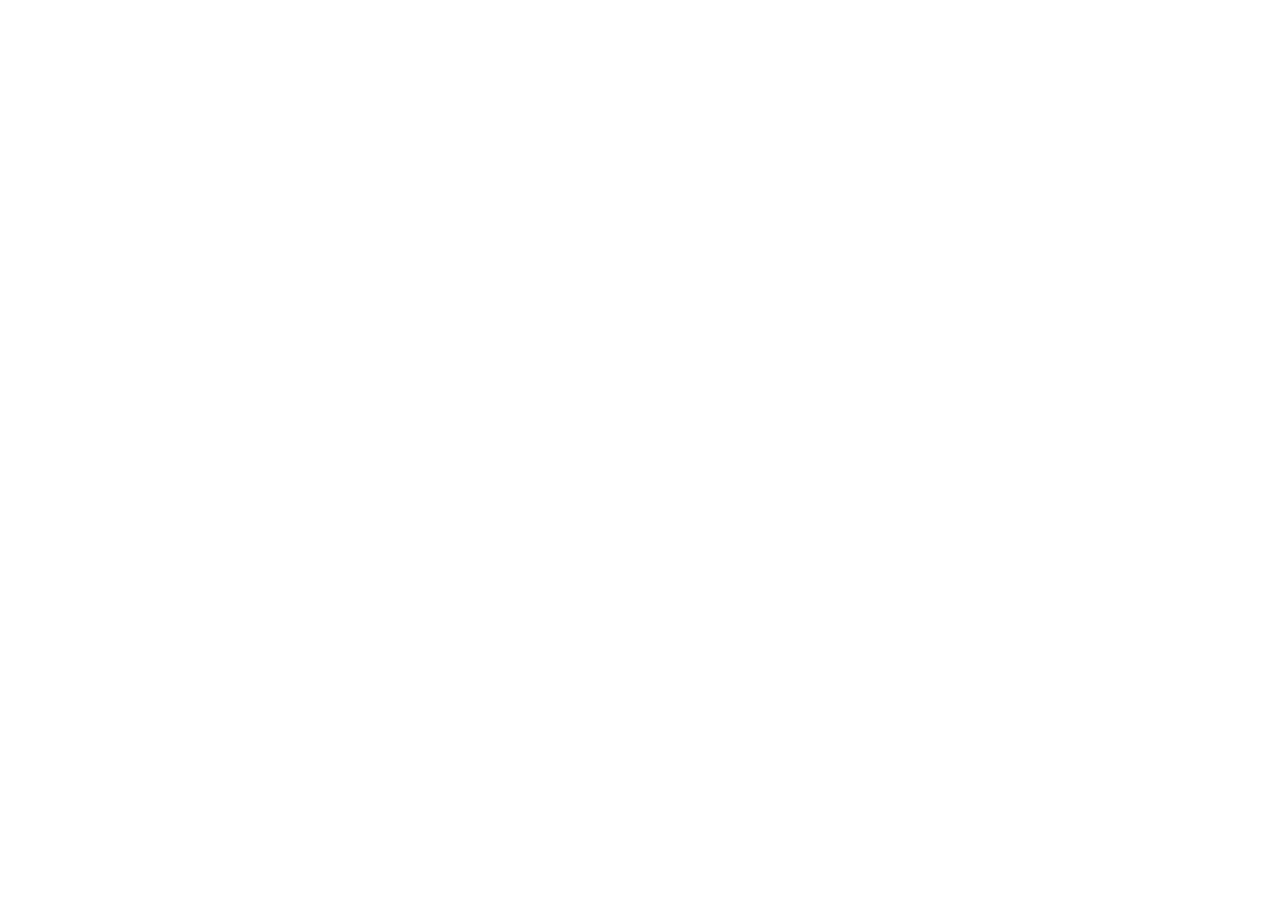
==== projetos/lp-hostinger/index.html @ c599ef30 "Criando a estrutura do projeto lphostinger" ====
<!DOCTYPE html>
<html lang="pt-br">
<head>
  <meta charset="UTF-8">
  <meta http-equiv="X-UA-Compatible" content="IE=edge">
  <meta name="viewport" content="width=device-width, initial-scale=1.0">
  <link rel="stylesheet" href="css/main.css">
  <title>Landing Page - Hostinger</title>
</head>
<body>
  
</body>
</html>
---- projetos/lp-hostinger/css/main.css ----
*{margin:0;padding:0}
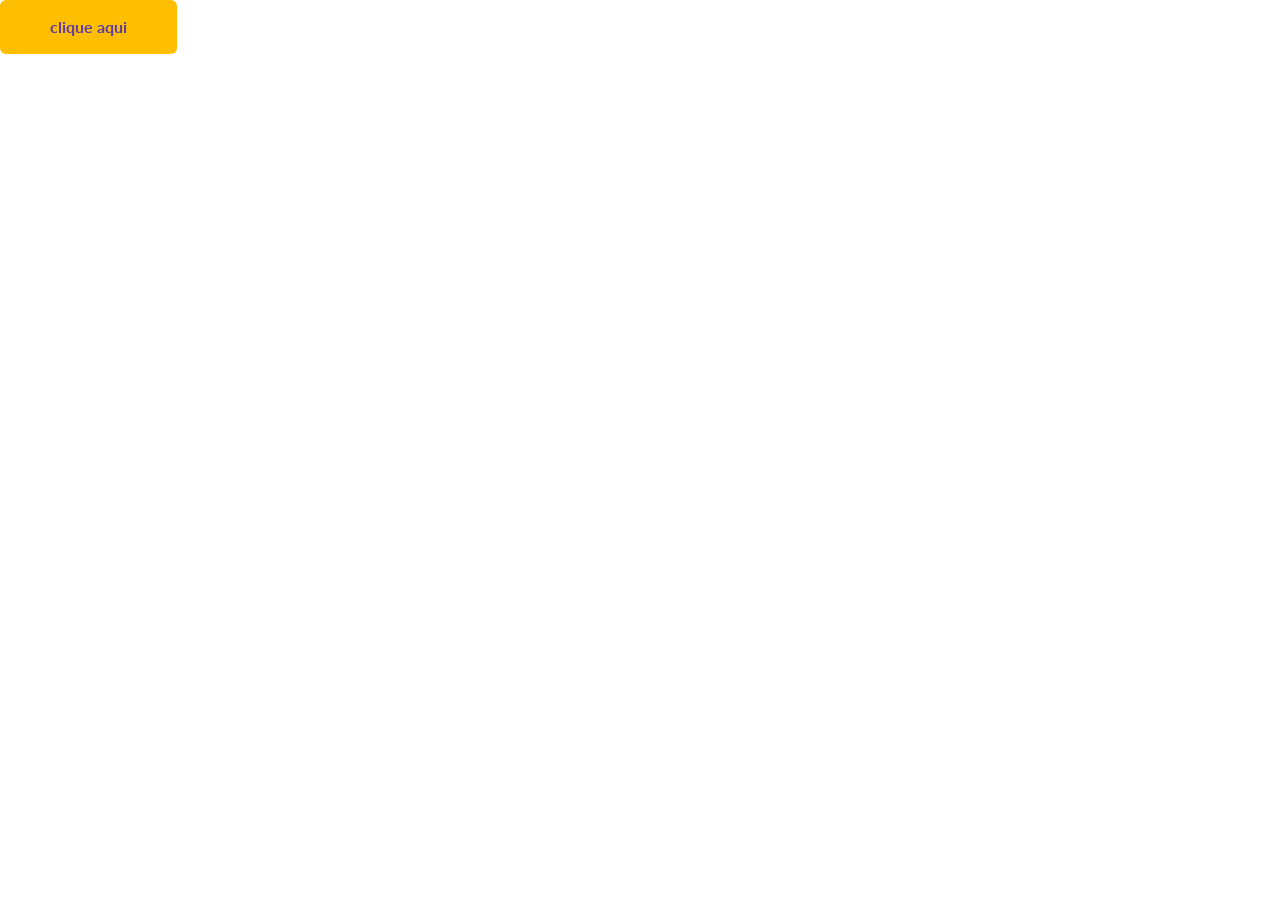
==== commit 0d081831: "Configurações iniciais" ====
--- a/projetos/lp-hostinger/index.html
+++ b/projetos/lp-hostinger/index.html
@@ -4,10 +4,13 @@
   <meta charset="UTF-8">
   <meta http-equiv="X-UA-Compatible" content="IE=edge">
   <meta name="viewport" content="width=device-width, initial-scale=1.0">
+  <link rel="preconnect" href="https://fonts.googleapis.com">
+  <link rel="preconnect" href="https://fonts.gstatic.com" crossorigin>
+  <link href="https://fonts.googleapis.com/css2?family=Lato:wght@400;700&family=PT+Sans:wght@700&display=swap" rel="stylesheet">
   <link rel="stylesheet" href="css/main.css">
   <title>Landing Page - Hostinger</title>
 </head>
 <body>
-  
+  <a>clique aqui</a>
 </body>
 </html>
--- a/projetos/lp-hostinger/css/main.css
+++ b/projetos/lp-hostinger/css/main.css
@@ -1 +1 @@
-*{margin:0;padding:0}
+*{margin:0;padding:0;box-sizing:border-box;border:none;outline:none;list-style:none;text-decoration:none;font-family:'Lato', sans-serif}html{font-size:62.5%}.container{width:100%;max-width:124.6rem;padding:0 1.5rem;margin:0 auto}a{display:inline-block;height:5.4rem;line-height:5.4rem;background-color:#FFBF00;color:#5F3CA1;border-radius:6px;padding:0px 5rem;font-weight:bold;font-size:1.6rem;cursor:pointer;transition:all .3s}a:hover{background-color:#5F3CA1;color:#FFBF00}
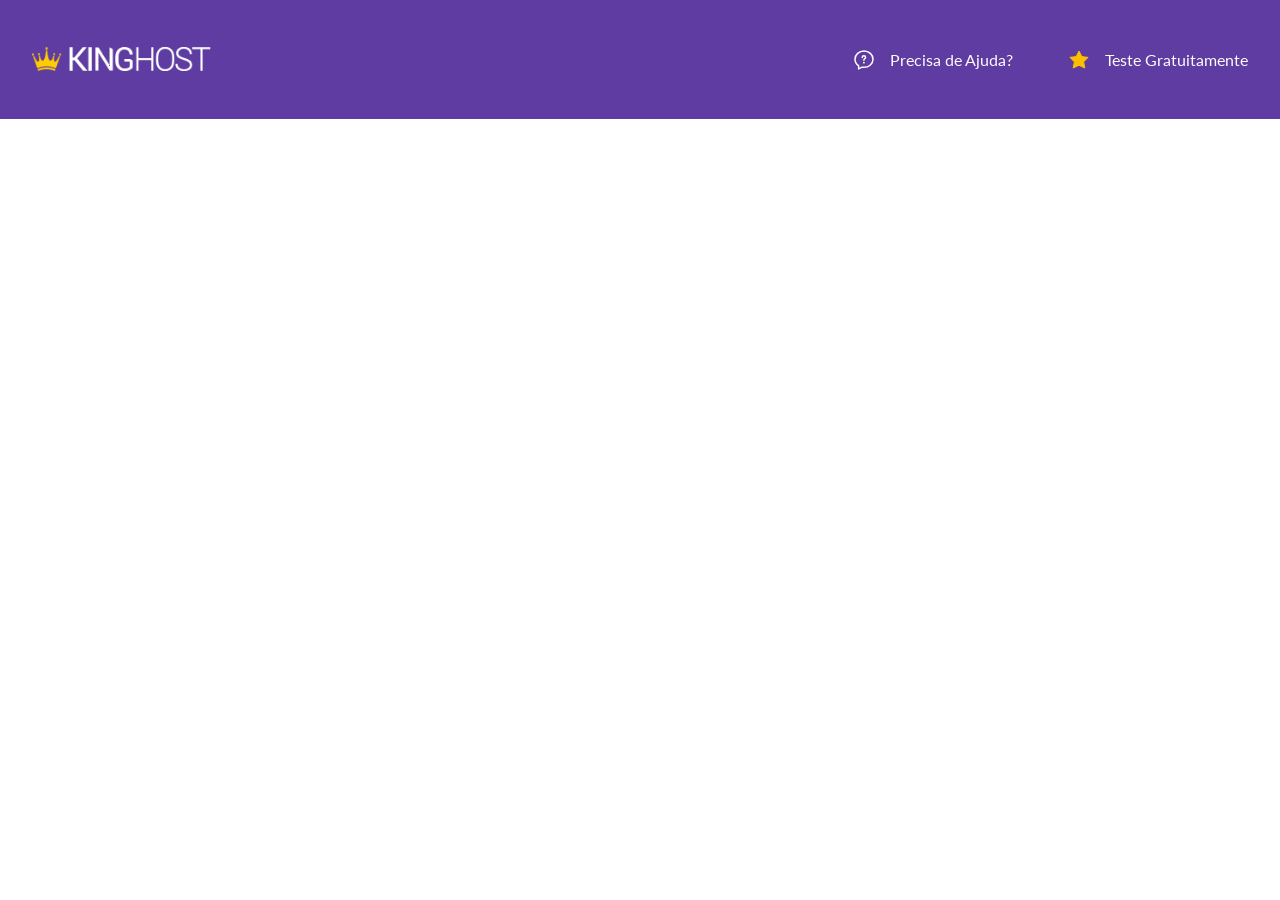
==== commit d850049e: "Finalizando Header" ====
--- a/projetos/lp-hostinger/index.html
+++ b/projetos/lp-hostinger/index.html
@@ -11,6 +11,28 @@
   <title>Landing Page - Hostinger</title>
 </head>
 <body>
-  <a>clique aqui</a>
+  <header>
+    <div class="container">
+      <a href="" class="logo">
+        <img src="img/logo.svg" alt=" Logo Hostinger">
+      </a>
+      <nav>
+        <ul>
+          <li>
+            <a href="">
+              <img src="img/icon-help.svg" alt="Icone de Ajuda">
+              <span>Precisa de Ajuda?</span>
+            </a>
+          </li>
+          <li>
+            <a href="">
+              <img src="img/icon-star.svg" alt="Icone de Ajuda">
+              <span>Teste Gratuitamente</span>
+            </a>
+          </li>
+        </ul>
+      </nav>
+    </div>
+  </header>
 </body>
 </html>
--- a/projetos/lp-hostinger/css/main.css
+++ b/projetos/lp-hostinger/css/main.css
@@ -1 +1 @@
-*{margin:0;padding:0;box-sizing:border-box;border:none;outline:none;list-style:none;text-decoration:none;font-family:'Lato', sans-serif}html{font-size:62.5%}.container{width:100%;max-width:124.6rem;padding:0 1.5rem;margin:0 auto}a{display:inline-block;height:5.4rem;line-height:5.4rem;background-color:#FFBF00;color:#5F3CA1;border-radius:6px;padding:0px 5rem;font-weight:bold;font-size:1.6rem;cursor:pointer;transition:all .3s}a:hover{background-color:#5F3CA1;color:#FFBF00}
+*{margin:0;padding:0;box-sizing:border-box;border:none;outline:none;list-style:none;text-decoration:none;font-family:'Lato', sans-serif}img{max-width:100%}html{font-size:62.5%}.container{width:100%;max-width:124.6rem;padding:0 1.5rem;margin:0 auto}header{position:fixed;top:0;left:0;width:100%;height:11.9rem;background-color:#5F3CA1;display:flex}header .container{display:flex;flex-direction:row;align-items:center;justify-content:space-between}header nav ul{display:flex;align-items:center}header nav ul li:not(:first-child){margin-left:5.6rem}header nav ul li a{display:flex;align-items:center}header nav ul li a span{font-size:1.6rem;margin-left:1.6rem;line-height:1.9rem;color:#FCFCFC}@media (max-width: 600px){header .container{justify-content:center}header nav{display:none}}@media (max-width: 480px){header{height:8rem}header .logo{max-width:140px}}
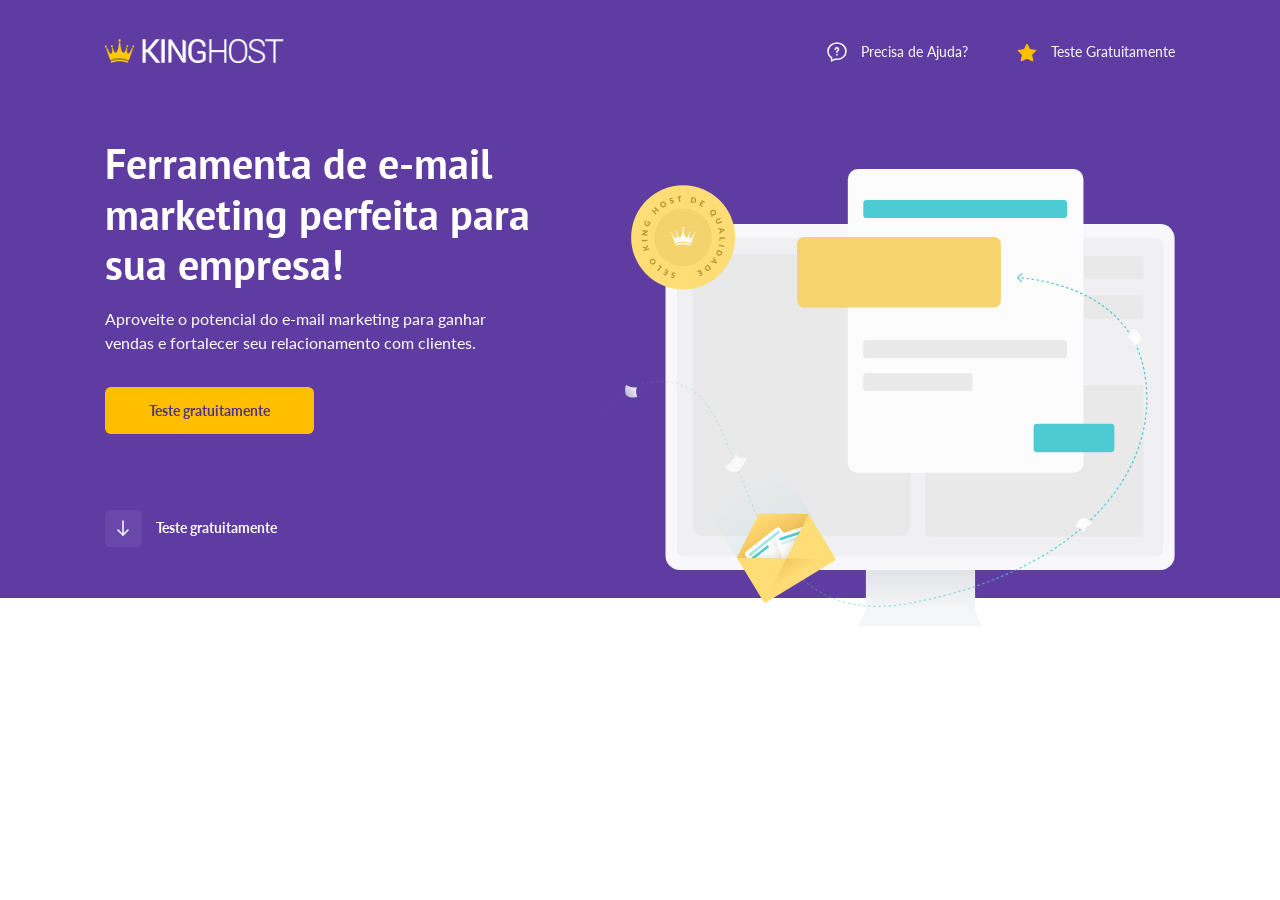
==== commit 3685f089: "Section Hero Finalizado" ====
--- a/projetos/lp-hostinger/index.html
+++ b/projetos/lp-hostinger/index.html
@@ -2,7 +2,7 @@
 <html lang="pt-br">
 <head>
   <meta charset="UTF-8">
-  <meta http-equiv="X-UA-Compatible" content="IE=edge">
+  <meta http-equiv="x-ua-compatible" content="ie=edge">
   <meta name="viewport" content="width=device-width, initial-scale=1.0">
   <link rel="preconnect" href="https://fonts.googleapis.com">
   <link rel="preconnect" href="https://fonts.gstatic.com" crossorigin>
@@ -34,5 +34,25 @@
       </nav>
     </div>
   </header>
+
+  <section class="s-hero">
+    <div class="container">
+      <div class="text">
+        <h1>Ferramenta de e-mail marketing perfeita para sua empresa!</h1>
+        <p>Aproveite o potencial do e-mail marketing para ganhar vendas e fortalecer seu relacionamento com clientes. </p>
+        <button>Teste gratuitamente</button>
+        <div class="conheca">
+          <div class="icon">
+            <img src="img/icon-arrow.svg" alt="Icone Arrow">
+          </div>
+          <span>Teste gratuitamente</span>
+        </div>
+      </div>
+      <div class="image">
+        <img src="img/ilustra.svg" alt="Ilustracao da Hero Section">
+      </div>
+    </div>
+  </section>
+
 </body>
 </html>
--- a/projetos/lp-hostinger/css/main.css
+++ b/projetos/lp-hostinger/css/main.css
@@ -1 +1 @@
-*{margin:0;padding:0;box-sizing:border-box;border:none;outline:none;list-style:none;text-decoration:none;font-family:'Lato', sans-serif}img{max-width:100%}html{font-size:62.5%}.container{width:100%;max-width:124.6rem;padding:0 1.5rem;margin:0 auto}header{position:fixed;top:0;left:0;width:100%;height:11.9rem;background-color:#5F3CA1;display:flex}header .container{display:flex;flex-direction:row;align-items:center;justify-content:space-between}header nav ul{display:flex;align-items:center}header nav ul li:not(:first-child){margin-left:5.6rem}header nav ul li a{display:flex;align-items:center}header nav ul li a span{font-size:1.6rem;margin-left:1.6rem;line-height:1.9rem;color:#FCFCFC}@media (max-width: 600px){header .container{justify-content:center}header nav{display:none}}@media (max-width: 480px){header{height:8rem}header .logo{max-width:140px}}
+*{margin:0;padding:0;box-sizing:border-box;border:none;outline:none;list-style:none;text-decoration:none;font-family:'Lato', sans-serif}img{max-width:100%}html{font-size:62.5%}@media (max-width: 1280px){html{font-size:55%}}.container{width:100%;max-width:124.6rem;padding:0 1.5rem;margin:0 auto}header{position:fixed;top:0;left:0;width:100%;height:11.9rem;background-color:#5F3CA1;display:flex}header .container{display:flex;flex-direction:row;align-items:center;justify-content:space-between}header nav ul{display:flex;align-items:center}header nav ul li:not(:first-child){margin-left:5.6rem}header nav ul li a{display:flex;align-items:center}header nav ul li a span{font-size:1.6rem;margin-left:1.6rem;line-height:1.9rem;color:#FCFCFC}@media (max-width: 600px){header .container{justify-content:center}header nav{display:none}}@media (max-width: 480px){header{height:8rem}header .logo{max-width:140px}}.s-hero{margin-top:11.9rem;background-color:#5F3CA1;padding-top:3.9rem}.s-hero .container{display:flex;flex-direction:row;align-items:flex-start;justify-content:space-between}.s-hero .text{width:100%;max-width:55rem}.s-hero .text h1{font-family:'PT Sans', sans-serif;font-weight:bold;font-size:4.8rem;line-height:120%;color:#fff;margin-bottom:16px}.s-hero .text p{font-size:1.8rem;line-height:150%;color:#fff;max-width:48.8rem;margin-bottom:32px}.s-hero .text button{display:inline-block;height:5.4rem;line-height:5.4rem;background-color:#FFBF00;color:#503387;border-radius:6px;padding:0px 5rem;font-weight:bold;font-size:1.6rem;cursor:pointer;transition:all .3s;margin-bottom:8.6rem}.s-hero .text button:hover{background-color:#503387;color:#FFBF00}.s-hero .text .conheca{display:flex;align-items:center}.s-hero .text .conheca .icon{width:4.2rem;height:4.2rem;background-color:rgba(124,90,186,0.4);border-radius:0.6rem;display:flex;flex-direction:row;align-items:center;justify-content:center}.s-hero .text .conheca span{font-weight:bold;font-size:1.6rem;line-height:1.9rem;color:#fff;margin-left:1.6rem}.s-hero .image{position:relative;top:3.4rem}@media (max-width: 991px){.s-hero .container{flex-direction:column}.s-hero .text{max-width:100%;margin-bottom:3rem}.s-hero .text h1{text-align:center}.s-hero .text p{max-width:100%;text-align:center}.s-hero .text button{display:block;margin:0 auto;margin-bottom:4rem}.s-hero .text .conheca{justify-content:center}}@media (max-width: 600px){.s-hero{padding:2.5rem;margin-top:8rem}.s-hero .text h1{font-size:4.3rem}.s-hero .image{left:-9px}}@media (max-width: 480px){.s-hero .text h1{font-size:3.2rem}}
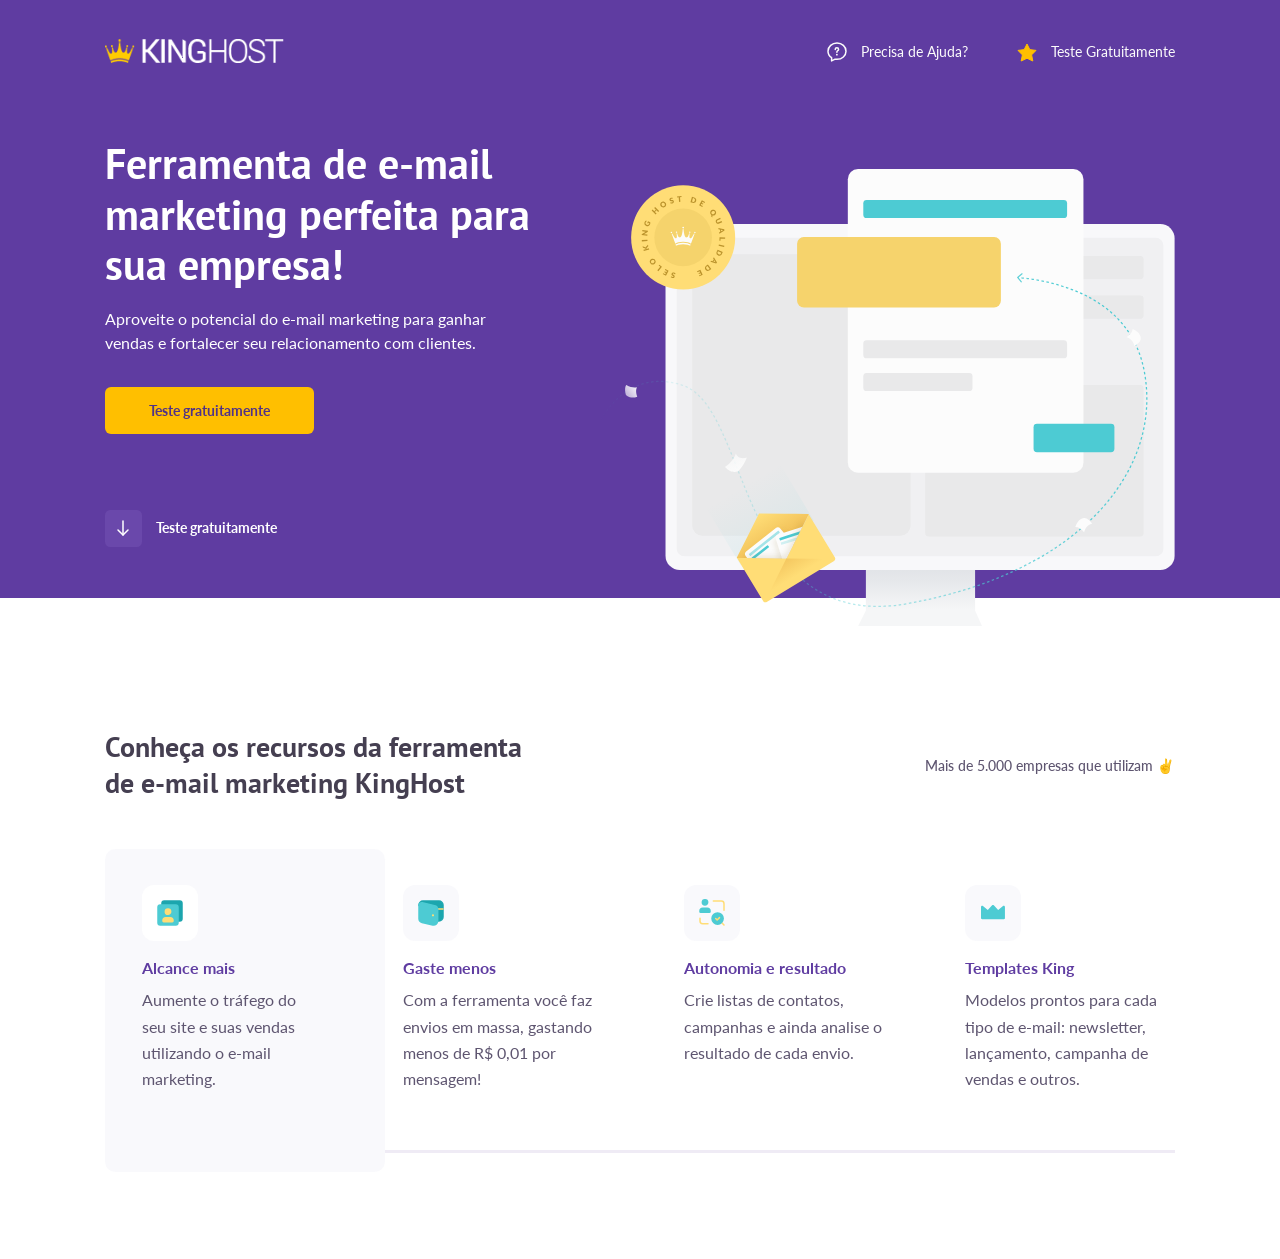
==== commit 45d0e77f: "Projeto Finalizado" ====
--- a/projetos/lp-hostinger/index.html
+++ b/projetos/lp-hostinger/index.html
@@ -1,58 +1,126 @@
 <!DOCTYPE html>
 <html lang="pt-br">
-<head>
-  <meta charset="UTF-8">
-  <meta http-equiv="x-ua-compatible" content="ie=edge">
-  <meta name="viewport" content="width=device-width, initial-scale=1.0">
-  <link rel="preconnect" href="https://fonts.googleapis.com">
-  <link rel="preconnect" href="https://fonts.gstatic.com" crossorigin>
-  <link href="https://fonts.googleapis.com/css2?family=Lato:wght@400;700&family=PT+Sans:wght@700&display=swap" rel="stylesheet">
-  <link rel="stylesheet" href="css/main.css">
-  <title>Landing Page - Hostinger</title>
-</head>
-<body>
-  <header>
-    <div class="container">
-      <a href="" class="logo">
-        <img src="img/logo.svg" alt=" Logo Hostinger">
-      </a>
-      <nav>
-        <ul>
-          <li>
-            <a href="">
-              <img src="img/icon-help.svg" alt="Icone de Ajuda">
-              <span>Precisa de Ajuda?</span>
-            </a>
-          </li>
-          <li>
-            <a href="">
-              <img src="img/icon-star.svg" alt="Icone de Ajuda">
-              <span>Teste Gratuitamente</span>
-            </a>
-          </li>
-        </ul>
-      </nav>
-    </div>
-  </header>
+  <head>
+    <meta charset="UTF-8" />
+    <meta http-equiv="x-ua-compatible" content="ie=edge" />
+    <meta name="viewport" content="width=device-width, initial-scale=1.0" />
+    <link rel="preconnect" href="https://fonts.googleapis.com" />
+    <link rel="preconnect" href="https://fonts.gstatic.com" crossorigin />
+    <link
+      href="https://fonts.googleapis.com/css2?family=Lato:wght@400;700&family=PT+Sans:wght@700&display=swap"
+      rel="stylesheet"
+    />
+    <link rel="stylesheet" href="css/main.css" />
+    <title>Landing Page - Hostinger</title>
+  </head>
+  <body>
+    <header>
+      <div class="container">
+        <a href="" class="logo">
+          <img src="img/logo.svg" alt=" Logo Hostinger" />
+        </a>
+        <nav>
+          <ul>
+            <li>
+              <a href="">
+                <img src="img/icon-help.svg" alt="Icone de Ajuda" />
+                <span>Precisa de Ajuda?</span>
+              </a>
+            </li>
+            <li>
+              <a href="">
+                <img src="img/icon-star.svg" alt="Icone de Ajuda" />
+                <span>Teste Gratuitamente</span>
+              </a>
+            </li>
+          </ul>
+        </nav>
+      </div>
+    </header>
 
-  <section class="s-hero">
-    <div class="container">
-      <div class="text">
-        <h1>Ferramenta de e-mail marketing perfeita para sua empresa!</h1>
-        <p>Aproveite o potencial do e-mail marketing para ganhar vendas e fortalecer seu relacionamento com clientes. </p>
-        <button>Teste gratuitamente</button>
-        <div class="conheca">
-          <div class="icon">
-            <img src="img/icon-arrow.svg" alt="Icone Arrow">
+    <section class="s-hero">
+      <div class="container">
+        <div class="text">
+          <h1>Ferramenta de e-mail marketing perfeita para sua empresa!</h1>
+          <p>
+            Aproveite o potencial do e-mail marketing para ganhar vendas e
+            fortalecer seu relacionamento com clientes.
+          </p>
+          <button>Teste gratuitamente</button>
+          <div class="conheca">
+            <div class="icon">
+              <img src="img/icon-arrow.svg" alt="Icone Arrow" />
+            </div>
+            <span>Teste gratuitamente</span>
           </div>
-          <span>Teste gratuitamente</span>
+        </div>
+        <div class="image">
+          <img src="img/ilustra.svg" alt="Ilustracao da Hero Section" />
         </div>
       </div>
-      <div class="image">
-        <img src="img/ilustra.svg" alt="Ilustracao da Hero Section">
+    </section>
+
+    <section class="s-resources">
+      <div class="container">
+        <div class="top">
+          <h2>
+            Conheça os recursos da ferramenta de e-mail marketing KingHost
+          </h2>
+          <p>Mais de 5.000 empresas que utilizam ✌️</p>
+        </div>
+        <div class="content">
+          <div class="card-feature">
+            <div class="icon">
+              <img src="img/icone-alcance.svg" alt="" />
+            </div>
+            <div class="info">
+              <h4>Alcance mais</h4>
+              <p>
+                Aumente o tráfego do seu site e suas vendas utilizando o e-mail
+                marketing.
+              </p>
+            </div>
+          </div>
+          <ul>
+            <li>
+              <div class="icon">
+                <img src="img/icone-gaste-menos.svg" alt="" />
+              </div>
+              <div class="info">
+                <h4>Gaste menos</h4>
+                <p>
+                  Com a ferramenta você faz envios em massa, gastando menos de
+                  R$ 0,01 por mensagem!
+                </p>
+              </div>
+            </li>
+            <li>
+              <div class="icon">
+                <img src="img/icone-autonomia.svg" alt="" />
+              </div>
+              <div class="info">
+                <h4>Autonomia e resultado</h4>
+                <p>
+                  Crie listas de contatos, campanhas e ainda analise o resultado
+                  de cada envio.
+                </p>
+              </div>
+            </li>
+            <li>
+              <div class="icon">
+                <img src="img/icon-templates.svg" alt="" />
+              </div>
+              <div class="info">
+                <h4>Templates King</h4>
+                <p>
+                  Modelos prontos para cada tipo de e-mail: newsletter,
+                  lançamento, campanha de vendas e outros.
+                </p>
+              </div>
+            </li>
+          </ul>
+        </div>
       </div>
-    </div>
-  </section>
-
-</body>
-</html>+    </section>
+  </body>
+</html>
--- a/projetos/lp-hostinger/css/main.css
+++ b/projetos/lp-hostinger/css/main.css
@@ -1 +1 @@
-*{margin:0;padding:0;box-sizing:border-box;border:none;outline:none;list-style:none;text-decoration:none;font-family:'Lato', sans-serif}img{max-width:100%}html{font-size:62.5%}@media (max-width: 1280px){html{font-size:55%}}.container{width:100%;max-width:124.6rem;padding:0 1.5rem;margin:0 auto}header{position:fixed;top:0;left:0;width:100%;height:11.9rem;background-color:#5F3CA1;display:flex}header .container{display:flex;flex-direction:row;align-items:center;justify-content:space-between}header nav ul{display:flex;align-items:center}header nav ul li:not(:first-child){margin-left:5.6rem}header nav ul li a{display:flex;align-items:center}header nav ul li a span{font-size:1.6rem;margin-left:1.6rem;line-height:1.9rem;color:#FCFCFC}@media (max-width: 600px){header .container{justify-content:center}header nav{display:none}}@media (max-width: 480px){header{height:8rem}header .logo{max-width:140px}}.s-hero{margin-top:11.9rem;background-color:#5F3CA1;padding-top:3.9rem}.s-hero .container{display:flex;flex-direction:row;align-items:flex-start;justify-content:space-between}.s-hero .text{width:100%;max-width:55rem}.s-hero .text h1{font-family:'PT Sans', sans-serif;font-weight:bold;font-size:4.8rem;line-height:120%;color:#fff;margin-bottom:16px}.s-hero .text p{font-size:1.8rem;line-height:150%;color:#fff;max-width:48.8rem;margin-bottom:32px}.s-hero .text button{display:inline-block;height:5.4rem;line-height:5.4rem;background-color:#FFBF00;color:#503387;border-radius:6px;padding:0px 5rem;font-weight:bold;font-size:1.6rem;cursor:pointer;transition:all .3s;margin-bottom:8.6rem}.s-hero .text button:hover{background-color:#503387;color:#FFBF00}.s-hero .text .conheca{display:flex;align-items:center}.s-hero .text .conheca .icon{width:4.2rem;height:4.2rem;background-color:rgba(124,90,186,0.4);border-radius:0.6rem;display:flex;flex-direction:row;align-items:center;justify-content:center}.s-hero .text .conheca span{font-weight:bold;font-size:1.6rem;line-height:1.9rem;color:#fff;margin-left:1.6rem}.s-hero .image{position:relative;top:3.4rem}@media (max-width: 991px){.s-hero .container{flex-direction:column}.s-hero .text{max-width:100%;margin-bottom:3rem}.s-hero .text h1{text-align:center}.s-hero .text p{max-width:100%;text-align:center}.s-hero .text button{display:block;margin:0 auto;margin-bottom:4rem}.s-hero .text .conheca{justify-content:center}}@media (max-width: 600px){.s-hero{padding:2.5rem;margin-top:8rem}.s-hero .text h1{font-size:4.3rem}.s-hero .image{left:-9px}}@media (max-width: 480px){.s-hero .text h1{font-size:3.2rem}}
+*{margin:0;padding:0;box-sizing:border-box;border:none;outline:none;list-style:none;text-decoration:none;font-family:'Lato', sans-serif}img{max-width:100%}html{font-size:62.5%}@media (max-width: 1280px){html{font-size:55%}}.container{width:100%;max-width:124.6rem;padding:0 1.5rem;margin:0 auto}header{position:fixed;top:0;left:0;width:100%;height:11.9rem;background-color:#5F3CA1;display:flex}header .container{display:flex;flex-direction:row;align-items:center;justify-content:space-between}header nav ul{display:flex;align-items:center}header nav ul li:not(:first-child){margin-left:5.6rem}header nav ul li a{display:flex;align-items:center}header nav ul li a span{font-size:1.6rem;margin-left:1.6rem;line-height:1.9rem;color:#FCFCFC}@media (max-width: 600px){header .container{justify-content:center}header nav{display:none}}@media (max-width: 480px){header{height:8rem}header .logo{max-width:140px}}.s-hero{margin-top:11.9rem;background-color:#5F3CA1;padding-top:3.9rem}.s-hero .container{display:flex;flex-direction:row;align-items:flex-start;justify-content:space-between}.s-hero .text{width:100%;max-width:55rem}.s-hero .text h1{font-family:'PT Sans', sans-serif;font-weight:bold;font-size:4.8rem;line-height:120%;color:#fff;margin-bottom:16px}.s-hero .text p{font-size:1.8rem;line-height:150%;color:#fff;max-width:48.8rem;margin-bottom:32px}.s-hero .text button{display:inline-block;height:5.4rem;line-height:5.4rem;background-color:#FFBF00;color:#503387;border-radius:6px;padding:0px 5rem;font-weight:bold;font-size:1.6rem;cursor:pointer;transition:all .3s;margin-bottom:8.6rem}.s-hero .text button:hover{background-color:#503387;color:#FFBF00}.s-hero .text .conheca{display:flex;align-items:center}.s-hero .text .conheca .icon{width:4.2rem;height:4.2rem;background-color:rgba(124,90,186,0.4);border-radius:0.6rem;display:flex;flex-direction:row;align-items:center;justify-content:center}.s-hero .text .conheca span{font-weight:bold;font-size:1.6rem;line-height:1.9rem;color:#fff;margin-left:1.6rem}.s-hero .image{position:relative;top:3.4rem}@media (max-width: 991px){.s-hero .container{flex-direction:column}.s-hero .text{max-width:100%;margin-bottom:3rem}.s-hero .text h1{text-align:center}.s-hero .text p{max-width:100%;text-align:center}.s-hero .text button{display:block;margin:0 auto;margin-bottom:4rem}.s-hero .text .conheca{justify-content:center}}@media (max-width: 600px){.s-hero{padding:2.5rem;margin-top:8rem}.s-hero .text h1{font-size:4.3rem}.s-hero .image{left:-9px}}@media (max-width: 480px){.s-hero .text h1{font-size:3.2rem}}.s-resources{padding-top:14.9rem;padding-bottom:9.9rem}.s-resources .top{display:flex;flex-direction:row;align-items:center;justify-content:space-between;margin-bottom:5.3rem}.s-resources .top h2{max-width:50.2rem;font-family:'PT Sans', sans-serif;font-weight:bold;font-size:3.2rem;line-height:130%;color:#453F51}.s-resources .top p{font-weight:500;font-size:1.6rem;line-height:150%;color:#5E5570}.s-resources .content{display:flex;flex-direction:row;align-items:flex-start;justify-content:space-between}.s-resources .content .icon{width:6.4rem;height:6.4rem;background-color:rgba(197,190,220,0.1);border-radius:12px;display:flex;flex-direction:row;align-items:center;justify-content:center;margin-bottom:3rem}.s-resources .content .info{max-width:23.9rem}.s-resources .content .info h4{font-weight:bold;font-size:1.8rem;line-height:2.2px;color:#5F3CA1;margin-bottom:2rem}.s-resources .content .info p{font-size:16px;line-height:165%;color:#5E5570}.s-resources .content .card-feature{width:100%;max-width:280px;height:323px;background-color:rgba(197,190,220,0.1);border-radius:1.2rem;padding-top:4.1rem;padding-left:4.2rem}.s-resources .content .card-feature .icon{background-color:#fff}.s-resources .content .card-feature .info{max-width:20.4rem}.s-resources .content ul{width:100%;max-width:90.4rem;display:flex;flex-direction:row;align-items:flex-start;justify-content:space-between;margin-top:4.1rem;border-bottom:3px solid rgba(95,60,161,0.1);padding-bottom:6.5rem;padding-left:2rem}@media (max-width: 991px){.s-resources .content{flex-direction:column;align-items:flex-start}.s-resources .content .card-feature{max-width:100%;height:auto;padding:3rem;display:flex;flex-direction:column;align-items:center;justify-content:center}.s-resources .content .card-feature .info{max-width:100%}.s-resources .content .card-feature .info h4,.s-resources .content .card-feature .info p{text-align:center}}@media (max-width: 768px){.s-resources{padding-top:10rem;padding-bottom:5rem}.s-resources .top{flex-direction:column}.s-resources .top h2{text-align:center;margin-bottom:2rem}.s-resources .content ul{gap:2.5rem}}@media (max-width: 480px){.s-resources{padding-top:6rem}.s-resources .content ul{flex-direction:column;padding-left:0rem;margin-top:3rem}.s-resources .content ul li{display:flex;flex-direction:column;align-items:center;justify-content:center}.s-resources .content ul li h4,.s-resources .content ul li p{text-align:center}.s-resources .content .info{max-width:95%}}
